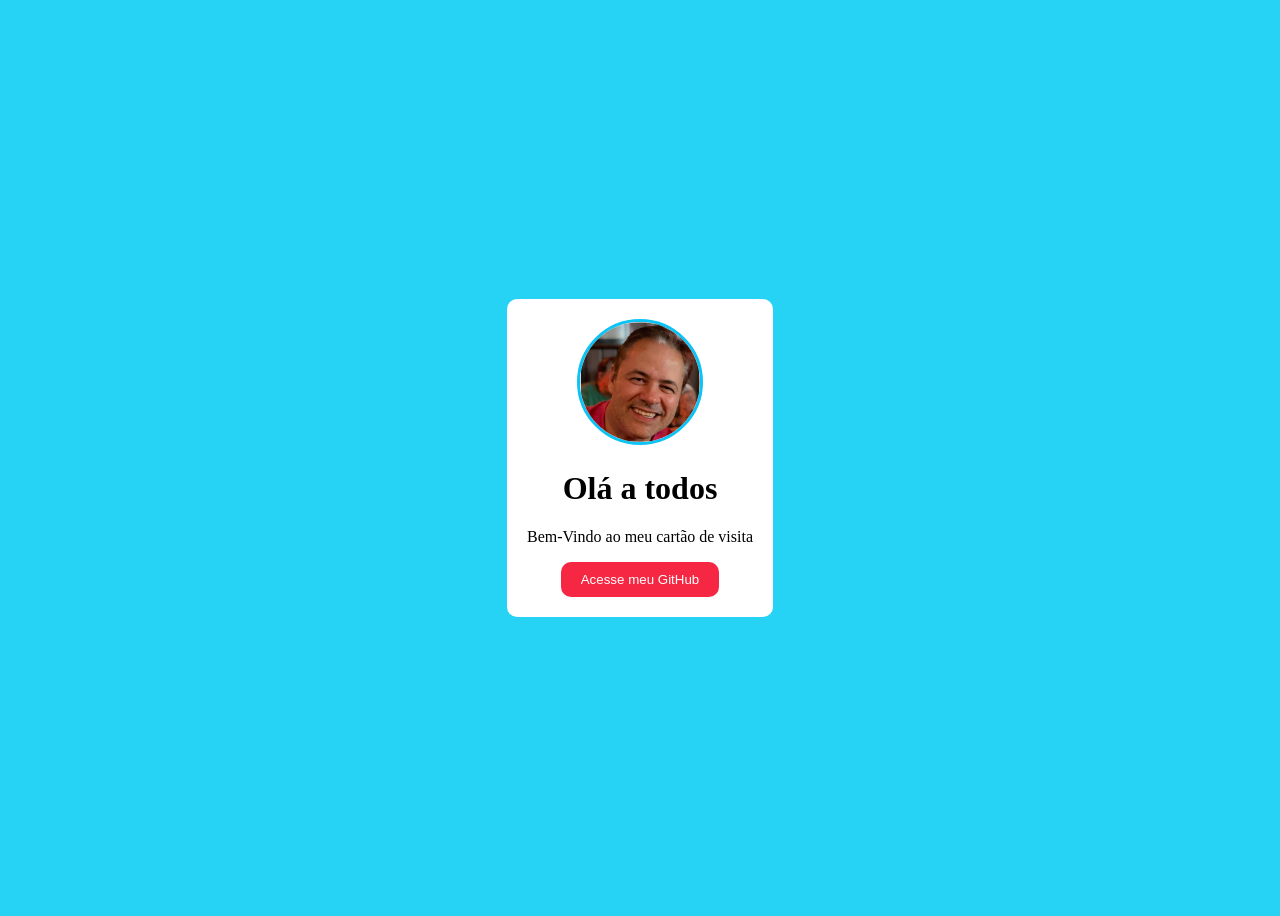
==== index.html @ b30e8c44 "projeto inicial" ====
<!DOCTYPE html> <!-- indica que é um documento html-->
<html lang="pt-br"> <!-- elemento raiz -->
    <head>
        <!-- sistema de codificação português -->
        <meta charset="utf-8"> 
        <!-- faz ligação com o CSS -->
        <link rel="stylesheet" href="style.css">
        <title> Meu cartão de visita </title>
    </head>
    <body>
        <!-- usar class tem a vantagem de reaproveitar estilo css -->
        <div class="cartao"> <!-- delimitação lógica de uma área -->
            <!-- imagem -->
            <img src="eu.png" alt="Imagem não carregou" class="imagem"/>
            <h1> Olá a todos </h1> <!-- Título -->
            <p> Bem-Vindo ao meu cartão de visita </p> <!-- parágrafo -->
            <!-- abre o link em uma nova aba -->
            <a target="_blank" href="http://www.github.com"> 
                <!-- botão dentro de um link -->
                <button> Acesse meu GitHub </button>
            </a>
        </div>
    </body>
</html>
---- style.css ----
body {
    /* cor de fundo */
    background-color: #27D3F5;
    /* definir o FlexBox como layou da página */
    display: flex;
    /* centralizar na horizontal */
    justify-content: center;
    /* centralizar na vertical */
    align-items: center;
    /* define altura da página */
    height: 100vh;
}
/* o ponto referencia um class */
.cartao {
    /* cor de fundo */
    background-color: #ffffff;
    /* espaçamento interno */
    padding: 20px;
    /* cantos arredondados */
    border-radius: 10px;
    /* alinhamento do texto */
    text-align: center;
}
button {
    background-color: #f52742;
    /* cor do texto */
    color: white;
    border-radius: 10px;
    /* 10px é em cima e em baixo e 20px é na esquerda e direita */
    padding: 10px 20px;
    /* sem borda */
    border: none;
    /* cria um ponteiro de mouse */
    cursor: pointer;
}
/* quando o usuário passar o mouse sobre o botão */
button:hover{
    background-color: #0c10f5
}
/* referencia a class imagem */
.imagem {
    /* largura da imagem */
    width: 120px;
    /* altura da imagem */
    height: 120px;
    /* deixa a imagem circular */
    border-radius: 50%;
    /* adiciona borda colorida de 3px de espessura e sólida*/
    border: 3px solid #0cc3f5;
}
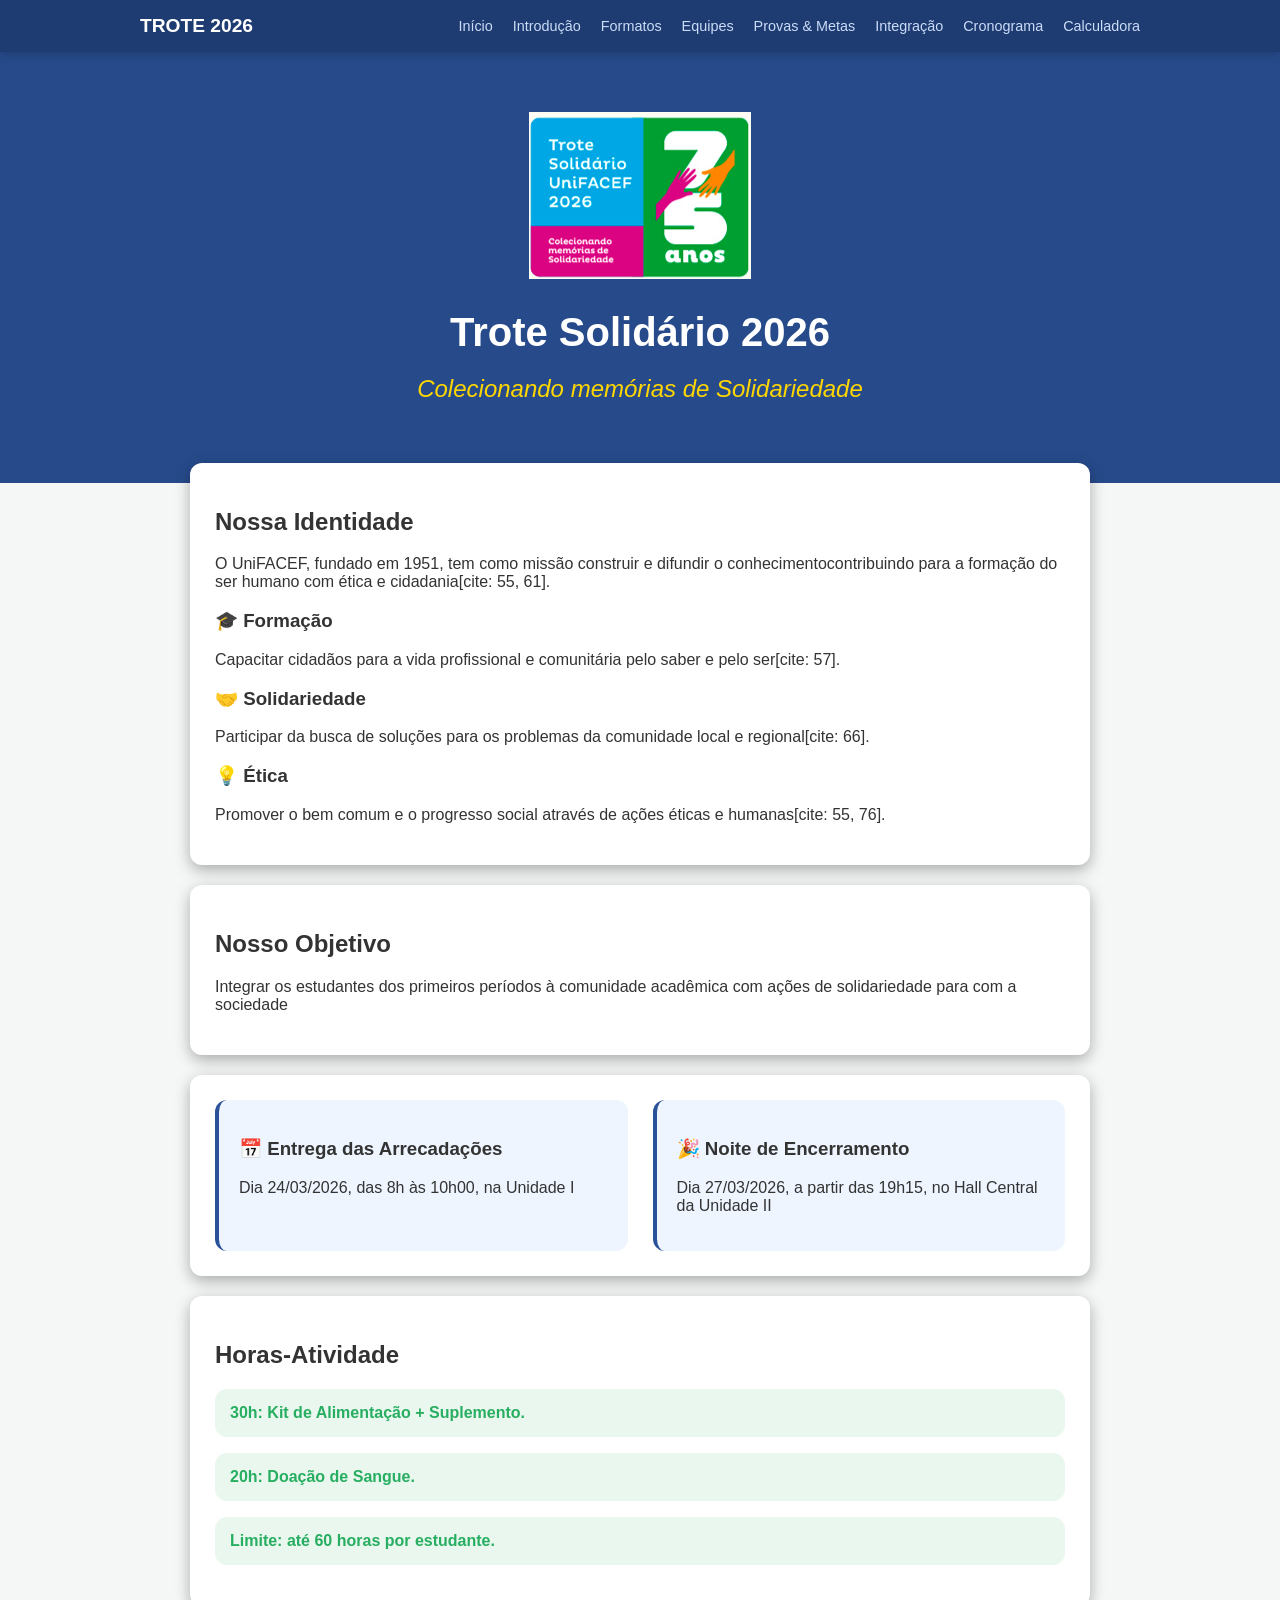
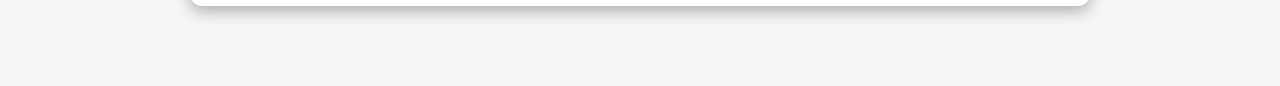
==== commit 92949f94: "Continuando o Projeto" ====
--- a/index.html
+++ b/index.html
@@ -1,24 +1,91 @@
-<!DOCTYPE html> <!-- indica que é um documento html-->
-<html lang="pt-br"> <!-- elemento raiz -->
-    <head>
-        <!-- sistema de codificação português -->
-        <meta charset="utf-8"> 
-        <!-- faz ligação com o CSS -->
-        <link rel="stylesheet" href="style.css">
-        <title> Meu cartão de visita </title>
-    </head>
-    <body>
-        <!-- usar class tem a vantagem de reaproveitar estilo css -->
-        <div class="cartao"> <!-- delimitação lógica de uma área -->
-            <!-- imagem -->
-            <img src="eu.png" alt="Imagem não carregou" class="imagem"/>
-            <h1> Olá a todos </h1> <!-- Título -->
-            <p> Bem-Vindo ao meu cartão de visita </p> <!-- parágrafo -->
-            <!-- abre o link em uma nova aba -->
-            <a target="_blank" href="http://www.github.com"> 
-                <!-- botão dentro de um link -->
-                <button> Acesse meu GitHub </button>
-            </a>
+<!DOCTYPE html>
+<html lang='pt-br'>
+
+<head>
+    <meta charset="UTF-8" />
+    <link rel="stylesheet" href="style.css">
+    <title> Trote Solidário </title>
+</head>
+
+<body>
+    <nav class="menu-principal">
+        <div class="menu-container">
+            <a href="index.html" class="logo"> Trote 2026 </a>
+            <ul class="lista">
+                <li><a href="inicio.html"> Início </a></li>
+                <li><a href="introducao.html"> Introdução </a></li>
+                <li><a href="formato.html"> Formatos </a></li>
+                <li><a href="equipes.html"> Equipes </a></li>
+                <li><a href="provas.html"> Provas & Metas </a></li>
+                <li><a href="integracao.html"> Integração </a></li>
+                <li><a href="cronograma.html"> Cronograma </a></li>
+                <li><a href="calculadora.html"> Calculadora </a></li>
+            </ul>
         </div>
-    </body>
+    </nav>
+    <header class="cabecalho">
+        <div class="cabecalho-container">
+            <img src="img/trote.png" alt="Trote Solidário">
+            <h1> Trote Solidário 2026 </h1>
+            <h2> Colecionando memórias de Solidariedade</h2>
+        </div>
+    </header>
+
+    <main class="principal">
+        <section>
+        
+        <h2> Nossa Identidade</h2>
+        <p>O UniFACEF, fundado em 1951, tem como missão construir e difundir o conhecimentocontribuindo para a formação do ser humano com ética e cidadania[cite: 55, 61].</p>
+
+        <h3>🎓 Formação </h3>
+        <p>Capacitar cidadãos para a vida profissional e comunitária pelo saber e pelo ser[cite: 57].</p>
+        
+        <h3>🤝 Solidariedade </h3>
+        <p>Participar da busca de soluções para os problemas da comunidade local e regional[cite: 66].</p>
+
+        <h3>💡 Ética</h3>
+        <p>Promover o bem comum e o progresso social através de ações éticas e humanas[cite: 55, 76].</p>
+
+        </section>
+
+        <section class="secao">
+
+          <h2>Nosso Objetivo</h2>
+          <p>Integrar os estudantes dos primeiros períodos à comunidade acadêmica com ações de solidariedade para com a sociedade</p>  
+
+        </section>
+
+        <section class="datas">
+
+            <div class="card-data">
+
+            <h3>📅 Entrega das Arrecadações </h3>
+            <p> Dia 24/03/2026, das 8h às 10h00, na Unidade I</p>  
+            
+            </div>
+
+            <div class="card-data">
+
+            <h3>🎉 Noite de Encerramento </h3>
+            <p>Dia 27/03/2026, a partir das 19h15, no Hall Central da Unidade II</p>
+
+            </div>
+
+        </section>
+
+        <section> 
+            <h2> Horas-Atividade </h2>
+
+            <div class="horas-atividade">
+
+            <p> <strong> 30h: </strong> Kit de Alimentação + Suplemento. </p>
+            <p> <strong>20h: </strong> Doação de Sangue. </p>
+            <p> <strong>Limite: </strong> até 60 horas por estudante. </p>
+            
+            </div>
+
+        </section>
+    </main>
+</body>
+
 </html>
--- a/style.css
+++ b/style.css
@@ -1,50 +1,105 @@
 body {
-    /* cor de fundo */
-    background-color: #27D3F5;
-    /* definir o FlexBox como layou da página */
+    margin: 0;
+    font-family: 'Segoe UI', sans-serif;
+    background-color: #f4f7f6;
+    color: #333;
+}
+
+.menu-principal {
+    background-color: #1e3c72;
+    padding: 15px 0;
+    position: sticky;
+    top: 0;
+    z-index: 1000;
+    box-shadow: 0 2px 10px rgb(0, 0, 0, 0.2);
+}
+
+.menu-container {
+    max-width: 1000px; 
+    margin: 0 auto;
     display: flex;
-    /* centralizar na horizontal */
-    justify-content: center;
-    /* centralizar na vertical */
+    justify-content: space-between;
     align-items: center;
-    /* define altura da página */
-    height: 100vh;
+    padding: 0 20px;
 }
-/* o ponto referencia um class */
-.cartao {
-    /* cor de fundo */
-    background-color: #ffffff;
-    /* espaçamento interno */
+
+.logo{
+    color: white;
+    text-decoration: none;
+    font-weight: bold;
+    font-size: 1.2rem;
+    text-transform: uppercase;
+}
+
+.lista {
+    list-style: none;
+    display: flex;
+    gap: 20px;
+    margin: 0;
+    padding: 0;
+}
+
+.lista a {
+    color: #cbdcf7;
+    text-decoration: none;
+    font-size: 0.9rem;
+    font-weight: 500;
+    transition: color 0.3s;
+}
+
+.lista a:hover{
+    color: #fff;
+} 
+
+.cabecalho{
+    background-color: #264A8A;
+    color: white;
+    padding: 60px 20px;
+    text-align: center; 
+}
+
+.cabecalho-container h1{
+    font-size: 2.5rem;
+    margin-bottom: 5px;
+}
+
+.cabecalho-container h2{
+    font-weight: 300;
+    font-style: italic;
+    color: #ffd700;
+}
+
+.principal  {
+    max-width: 900px;
+    margin: -40px auto 40px;
+    padding: 20px;  
+}
+
+section {
+    background-color: white;
+    margin-bottom: 20px;
+    padding: 25px;
+    border-radius: 12px;
+    box-shadow: 0 5px 15px rgba(0,0,0, 0.3);
+}
+
+.datas {
+    display: flex; 
+    gap: 25px;
+}
+
+.card-data{
+    background-color: #EEF5FF;
+    border-inline-start: 4px solid #2A5298;
+    border-radius: 12px;
     padding: 20px;
-    /* cantos arredondados */
-    border-radius: 10px;
-    /* alinhamento do texto */
-    text-align: center;
+    flex: 1;
 }
-button {
-    background-color: #f52742;
-    /* cor do texto */
-    color: white;
-    border-radius: 10px;
-    /* 10px é em cima e em baixo e 20px é na esquerda e direita */
-    padding: 10px 20px;
-    /* sem borda */
-    border: none;
-    /* cria um ponteiro de mouse */
-    cursor: pointer;
-}
-/* quando o usuário passar o mouse sobre o botão */
-button:hover{
-    background-color: #0c10f5
-}
-/* referencia a class imagem */
-.imagem {
-    /* largura da imagem */
-    width: 120px;
-    /* altura da imagem */
-    height: 120px;
-    /* deixa a imagem circular */
-    border-radius: 50%;
-    /* adiciona borda colorida de 3px de espessura e sólida*/
-    border: 3px solid #0cc3f5;
+
+.horas-atividade p {
+    color: #27AE60;
+    font-weight: 700;
+    background-color: #E9F7EF;
+    padding: 15px;
+    border-radius: 12px;
 }
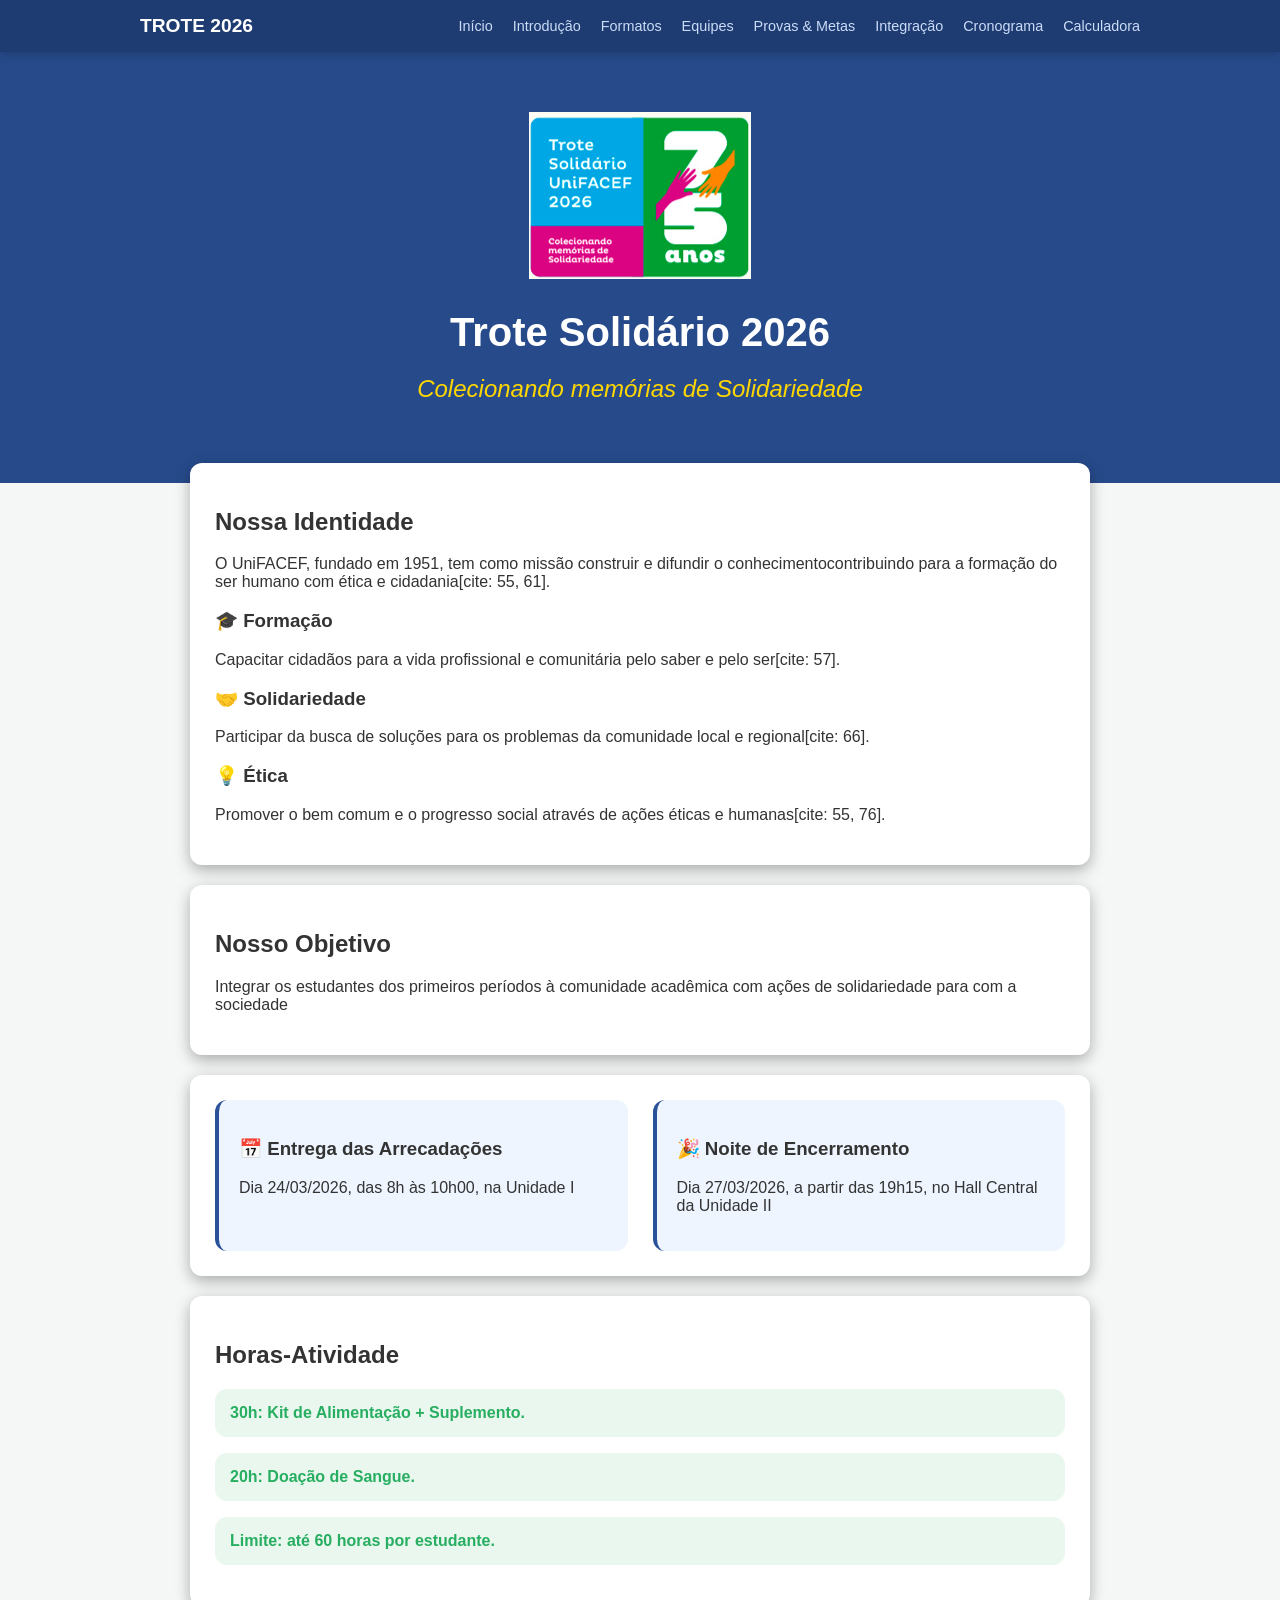
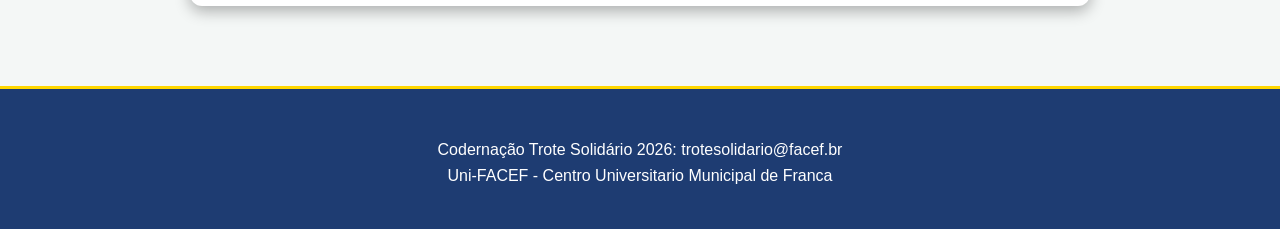
==== commit 51ba2d02: "entrega da página de provas" ====
--- a/index.html
+++ b/index.html
@@ -1,91 +1,99 @@
-<!DOCTYPE html>
-<html lang='pt-br'>
+<!doctype html>
+<html lang="pt-br">
+  <head>
+    <meta charset="UTF-8" />
+    <link rel="stylesheet" href="style.css" />
+    <title>Trote Solidário</title>
+  </head>
 
-<head>
-    <meta charset="UTF-8" />
-    <link rel="stylesheet" href="style.css">
-    <title> Trote Solidário </title>
-</head>
-
-<body>
+  <body>
     <nav class="menu-principal">
-        <div class="menu-container">
-            <a href="index.html" class="logo"> Trote 2026 </a>
-            <ul class="lista">
-                <li><a href="inicio.html"> Início </a></li>
-                <li><a href="introducao.html"> Introdução </a></li>
-                <li><a href="formato.html"> Formatos </a></li>
-                <li><a href="equipes.html"> Equipes </a></li>
-                <li><a href="provas.html"> Provas & Metas </a></li>
-                <li><a href="integracao.html"> Integração </a></li>
-                <li><a href="cronograma.html"> Cronograma </a></li>
-                <li><a href="calculadora.html"> Calculadora </a></li>
-            </ul>
-        </div>
+      <div class="menu-container">
+        <a href="index.html" class="logo"> Trote 2026 </a>
+        <ul class="lista">
+          <li><a href="index.html"> Início </a></li>
+          <li><a href="introducao.html"> Introdução </a></li>
+          <li><a href="formato.html"> Formatos </a></li>
+          <li><a href="equipes.html"> Equipes </a></li>
+          <li><a href="provas.html"> Provas & Metas </a></li>
+          <li><a href="integracao.html"> Integração </a></li>
+          <li><a href="cronograma.html"> Cronograma </a></li>
+          <li><a href="calculadora.html"> Calculadora </a></li>
+        </ul>
+      </div>
     </nav>
     <header class="cabecalho">
-        <div class="cabecalho-container">
-            <img src="img/trote.png" alt="Trote Solidário">
-            <h1> Trote Solidário 2026 </h1>
-            <h2> Colecionando memórias de Solidariedade</h2>
-        </div>
+      <div class="cabecalho-container">
+        <img src="img/trote.png" alt="Trote Solidário" />
+        <h1>Trote Solidário 2026</h1>
+        <h2>Colecionando memórias de Solidariedade</h2>
+      </div>
     </header>
 
     <main class="principal">
-        <section>
-        
-        <h2> Nossa Identidade</h2>
-        <p>O UniFACEF, fundado em 1951, tem como missão construir e difundir o conhecimentocontribuindo para a formação do ser humano com ética e cidadania[cite: 55, 61].</p>
+      <section>
+        <h2>Nossa Identidade</h2>
+        <p>
+          O UniFACEF, fundado em 1951, tem como missão construir e difundir o
+          conhecimentocontribuindo para a formação do ser humano com ética e
+          cidadania[cite: 55, 61].
+        </p>
 
-        <h3>🎓 Formação </h3>
-        <p>Capacitar cidadãos para a vida profissional e comunitária pelo saber e pelo ser[cite: 57].</p>
-        
-        <h3>🤝 Solidariedade </h3>
-        <p>Participar da busca de soluções para os problemas da comunidade local e regional[cite: 66].</p>
+        <h3>🎓 Formação</h3>
+        <p>
+          Capacitar cidadãos para a vida profissional e comunitária pelo saber e
+          pelo ser[cite: 57].
+        </p>
+
+        <h3>🤝 Solidariedade</h3>
+        <p>
+          Participar da busca de soluções para os problemas da comunidade local
+          e regional[cite: 66].
+        </p>
 
         <h3>💡 Ética</h3>
-        <p>Promover o bem comum e o progresso social através de ações éticas e humanas[cite: 55, 76].</p>
+        <p>
+          Promover o bem comum e o progresso social através de ações éticas e
+          humanas[cite: 55, 76].
+        </p>
+      </section>
 
-        </section>
+      <section class="secao">
+        <h2>Nosso Objetivo</h2>
+        <p>
+          Integrar os estudantes dos primeiros períodos à comunidade acadêmica
+          com ações de solidariedade para com a sociedade
+        </p>
+      </section>
 
-        <section class="secao">
+      <section class="datas">
+        <div class="card-data">
+          <h3>📅 Entrega das Arrecadações</h3>
+          <p>Dia 24/03/2026, das 8h às 10h00, na Unidade I</p>
+        </div>
 
-          <h2>Nosso Objetivo</h2>
-          <p>Integrar os estudantes dos primeiros períodos à comunidade acadêmica com ações de solidariedade para com a sociedade</p>  
+        <div class="card-data">
+          <h3>🎉 Noite de Encerramento</h3>
+          <p>
+            Dia 27/03/2026, a partir das 19h15, no Hall Central da Unidade II
+          </p>
+        </div>
+      </section>
 
-        </section>
+      <section>
+        <h2>Horas-Atividade</h2>
 
-        <section class="datas">
+        <div class="horas-atividade">
+          <p><strong> 30h: </strong> Kit de Alimentação + Suplemento.</p>
+          <p><strong>20h: </strong> Doação de Sangue.</p>
+          <p><strong>Limite: </strong> até 60 horas por estudante.</p>
+        </div>
+      </section>
+    </main>
 
-            <div class="card-data">
-
-            <h3>📅 Entrega das Arrecadações </h3>
-            <p> Dia 24/03/2026, das 8h às 10h00, na Unidade I</p>  
-            
-            </div>
-
-            <div class="card-data">
-
-            <h3>🎉 Noite de Encerramento </h3>
-            <p>Dia 27/03/2026, a partir das 19h15, no Hall Central da Unidade II</p>
-
-            </div>
-
-        </section>
-
-        <section> 
-            <h2> Horas-Atividade </h2>
-
-            <div class="horas-atividade">
-
-            <p> <strong> 30h: </strong> Kit de Alimentação + Suplemento. </p>
-            <p> <strong>20h: </strong> Doação de Sangue. </p>
-            <p> <strong>Limite: </strong> até 60 horas por estudante. </p>
-            
-            </div>
-
-        </section>
-    </main>
-</body>
-
-</html>+    <footer>
+      <p>Codernação Trote Solidário 2026: trotesolidario@facef.br</p>
+      <p>Uni-FACEF - Centro Universitario Municipal de Franca</p>
+    </footer>
+  </body>
+</html>
--- a/style.css
+++ b/style.css
@@ -3,6 +3,9 @@
     font-family: 'Segoe UI', sans-serif;
     background-color: #f4f7f6;
     color: #333;
+    display: flex;
+    flex-direction: column; 
+    min-height: 100vh;
 }
 
 .menu-principal {
@@ -73,6 +76,7 @@
     max-width: 900px;
     margin: -40px auto 40px;
     padding: 20px;  
+    flex: 1;
 }
 
 section {
@@ -102,4 +106,84 @@
     background-color: #E9F7EF;
     padding: 15px;
     border-radius: 12px;
+}
+
+.missao p {
+    line-height: 1.6; /* altura da linha - melhora a leitura de textos longos */
+    margin-bottom: 20px;
+    text-align: justify;
+}
+
+.valores ul {
+    list-style: none;
+    padding: 0px;
+}
+
+table {
+    width: 100%;
+    border-collapse: collapse; /* Junto as bordas adjacentes, ficando uma só */
+    margin-top: 20px;
+    background-color: white;
+}
+
+th, td {
+    padding: 15px;
+    text-align: left;
+    border-bottom: 1px solid #ddd;
+}
+
+th{
+    background-color: #2a5298;
+    color: white;
+    text-transform: uppercase;
+    font-size: 0.85rem;
+}
+
+.vermelho {
+    width: 25px;
+    height: 25px;
+    background-color: red;
+}
+
+.cinza {
+  width: 25px;
+  height: 25px;
+  background-color: gray;
+}
+
+.itens{
+    padding: 10px;
+    color: #856404;
+    background-color: #FFF8E1;
+    border: 2px solid #FFC107;
+    border-radius: 12px;
+    border-style: dashed;
+}
+
+.suplementos{ 
+    border-inline-start: 4px solid #FF4B2B;
+    background-color: #FFF5F5;
+}
+
+.texto-marcado{
+    color: #856404;
+    font-size: 18px;
+}
+
+.secao-marcada-cor-diferente{
+    border-inline-start: 4px solid #FFD806;
+    background-color: #FFFDF0;
+}
+
+footer{
+    width: 100%;
+    height: 100px;
+    background-color: #1E3C72;
+    color: white;
+    text-align: center;
+    padding-top: 40px;
+    line-height: 10px;
+    border-top: 3px solid #FFD700;
+    
+
 }
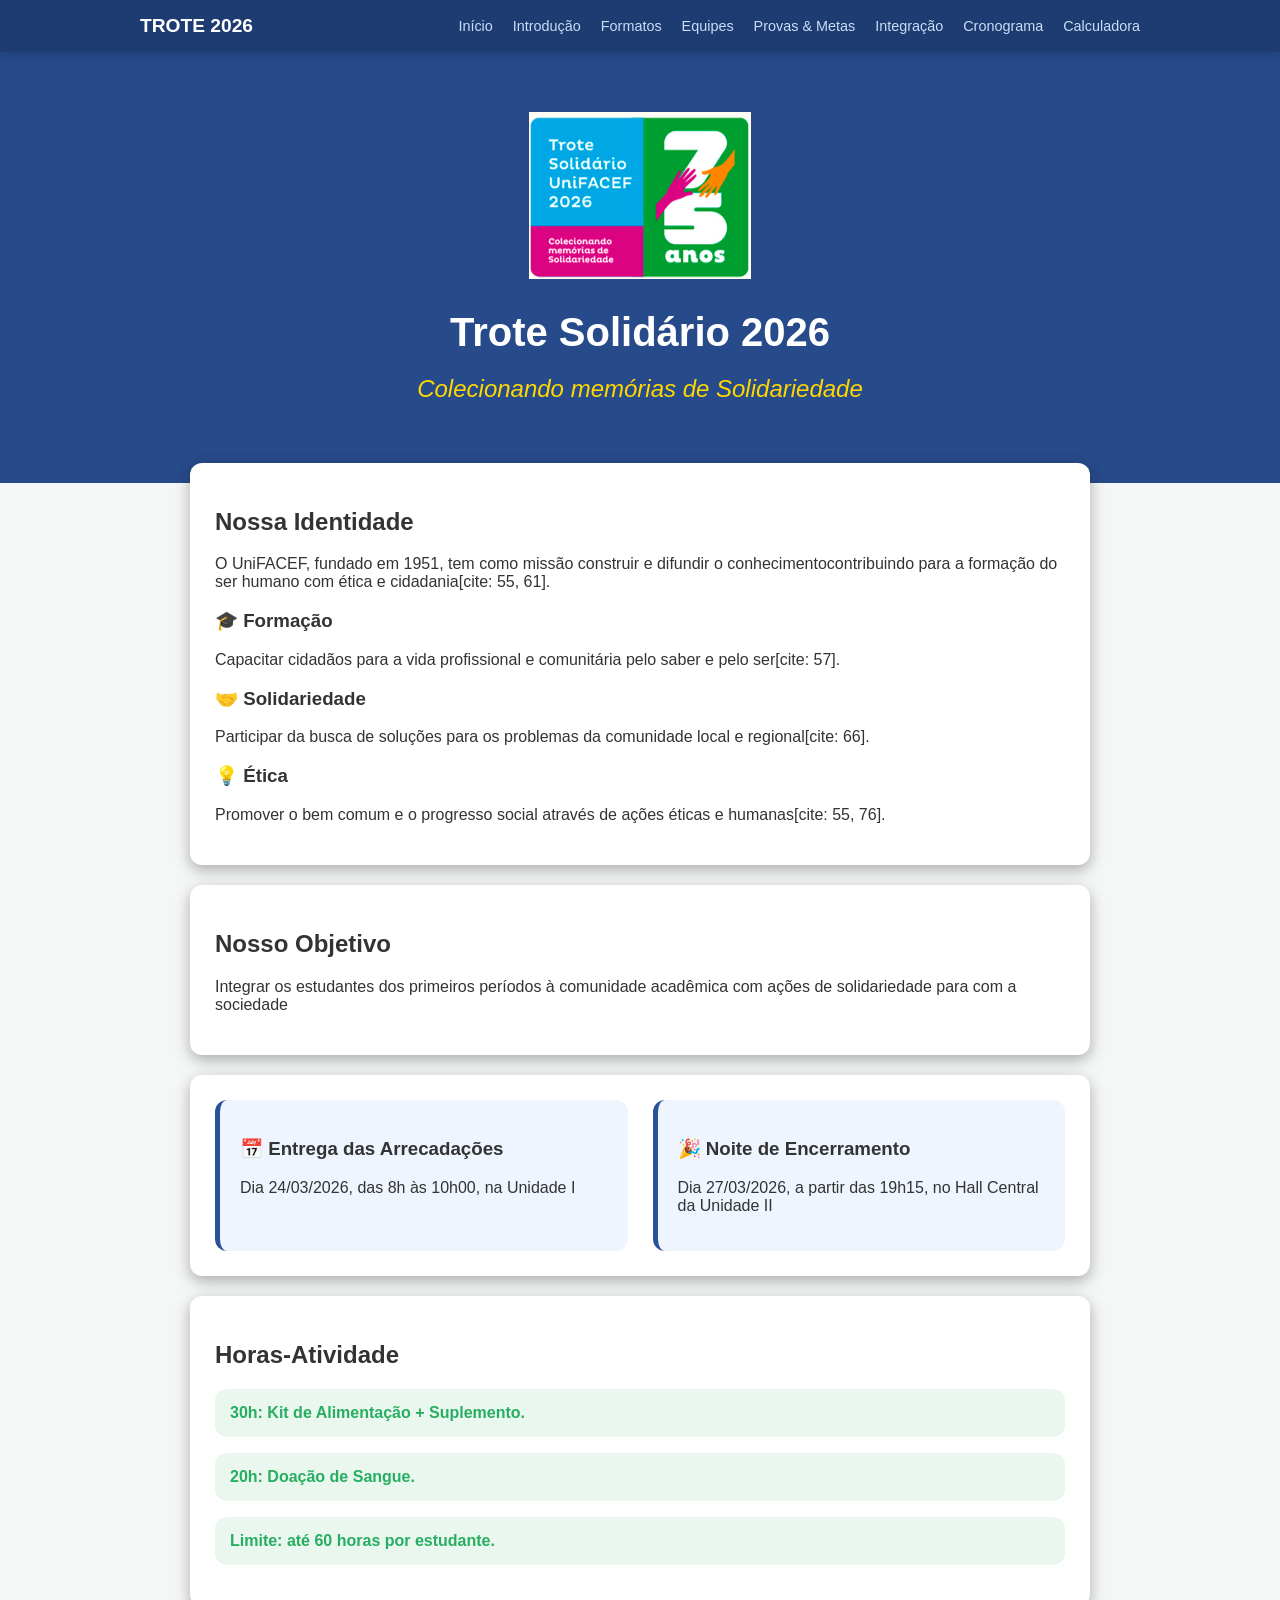
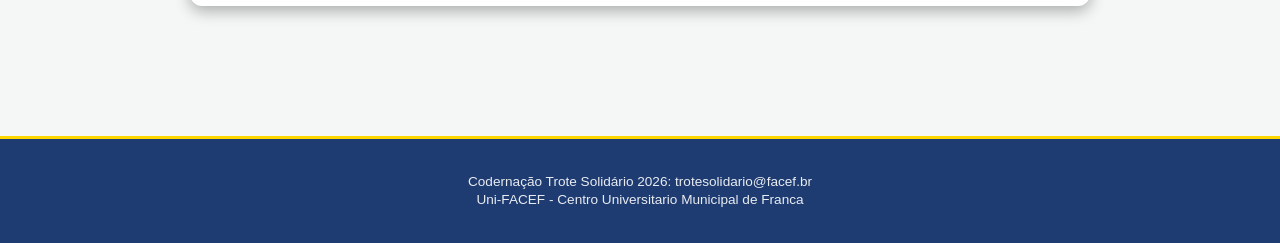
==== commit a3bdb1ce: "Entrega do Formato + Integração" ====
--- a/index.html
+++ b/index.html
@@ -66,13 +66,13 @@
         </p>
       </section>
 
-      <section class="datas">
-        <div class="card-data">
+      <section class="elemento-card">
+        <div class="card-azul">
           <h3>📅 Entrega das Arrecadações</h3>
           <p>Dia 24/03/2026, das 8h às 10h00, na Unidade I</p>
         </div>
 
-        <div class="card-data">
+        <div class="card-azul">
           <h3>🎉 Noite de Encerramento</h3>
           <p>
             Dia 27/03/2026, a partir das 19h15, no Hall Central da Unidade II
--- a/style.css
+++ b/style.css
@@ -4,7 +4,7 @@
     background-color: #f4f7f6;
     color: #333;
     display: flex;
-    flex-direction: column; 
+    flex-direction: column;
     min-height: 100vh;
 }
 
@@ -18,7 +18,7 @@
 }
 
 .menu-container {
-    max-width: 1000px; 
+    max-width: 1000px;
     margin: 0 auto;
     display: flex;
     justify-content: space-between;
@@ -26,7 +26,7 @@
     padding: 0 20px;
 }
 
-.logo{
+.logo {
     color: white;
     text-decoration: none;
     font-weight: bold;
@@ -50,32 +50,32 @@
     transition: color 0.3s;
 }
 
-.lista a:hover{
+.lista a:hover {
     color: #fff;
-} 
-
-.cabecalho{
+}
+
+.cabecalho {
     background-color: #264A8A;
     color: white;
     padding: 60px 20px;
-    text-align: center; 
-}
-
-.cabecalho-container h1{
+    text-align: center;
+}
+
+.cabecalho-container h1 {
     font-size: 2.5rem;
     margin-bottom: 5px;
 }
 
-.cabecalho-container h2{
+.cabecalho-container h2 {
     font-weight: 300;
     font-style: italic;
     color: #ffd700;
 }
 
-.principal  {
+.principal {
     max-width: 900px;
     margin: -40px auto 40px;
-    padding: 20px;  
+    padding: 20px;
     flex: 1;
 }
 
@@ -84,17 +84,17 @@
     margin-bottom: 20px;
     padding: 25px;
     border-radius: 12px;
-    box-shadow: 0 5px 15px rgba(0,0,0, 0.3);
-}
-
-.datas {
-    display: flex; 
+    box-shadow: 0 5px 15px rgba(0, 0, 0, 0.3);
+}
+
+.elemento-card {
+    display: flex;
     gap: 25px;
 }
 
-.card-data{
+.card-azul {
     background-color: #EEF5FF;
-    border-inline-start: 4px solid #2A5298;
+    border-inline-start: 5px solid #2A5298;
     border-radius: 12px;
     padding: 20px;
     flex: 1;
@@ -109,7 +109,8 @@
 }
 
 .missao p {
-    line-height: 1.6; /* altura da linha - melhora a leitura de textos longos */
+    line-height: 1.6;
+    /* altura da linha - melhora a leitura de textos longos */
     margin-bottom: 20px;
     text-align: justify;
 }
@@ -121,18 +122,25 @@
 
 table {
     width: 100%;
-    border-collapse: collapse; /* Junto as bordas adjacentes, ficando uma só */
+    border-collapse: collapse;
+    /* Junto as bordas adjacentes, ficando uma só */
     margin-top: 20px;
     background-color: white;
 }
 
-th, td {
+tr:hover {
+    background-color: #f9f9f9;
+}
+
+th,
+td {
     padding: 15px;
     text-align: left;
     border-bottom: 1px solid #ddd;
-}
-
-th{
+    vertical-align: top;
+}
+
+th {
     background-color: #2a5298;
     color: white;
     text-transform: uppercase;
@@ -146,12 +154,12 @@
 }
 
 .cinza {
-  width: 25px;
-  height: 25px;
-  background-color: gray;
-}
-
-.itens{
+    width: 25px;
+    height: 25px;
+    background-color: gray;
+}
+
+.itens {
     padding: 10px;
     color: #856404;
     background-color: #FFF8E1;
@@ -160,30 +168,93 @@
     border-style: dashed;
 }
 
-.suplementos{ 
+.suplementos {
     border-inline-start: 4px solid #FF4B2B;
     background-color: #FFF5F5;
 }
 
-.texto-marcado{
+.texto-marcado {
     color: #856404;
     font-size: 18px;
 }
 
-.secao-marcada-cor-diferente{
+.ul-marcada{
+    color: #856404;
+    font-size: 18px;
+    list-style: none;
+    padding: 0;
+    line-height: 35px;
+}
+
+.secao-marcada-cor-diferente {
     border-inline-start: 4px solid #FFD806;
     background-color: #FFFDF0;
 }
 
-footer{
-    width: 100%;
-    height: 100px;
+footer {
     background-color: #1E3C72;
     color: white;
     text-align: center;
-    padding-top: 40px;
+    padding: 30px 20px;
+    margin-top: 50px;
+    font-size: 0.85rem;
     line-height: 10px;
     border-top: 3px solid #FFD700;
-    
-
+
+}
+
+footer p {
+    margin: 8px 0;
+    opacity: 0.9;
+}
+
+.timeline {
+    border-inline-start: 3px solid #2a5298;
+    padding-left: 20px;
+    margin-top: 20px;
+}
+
+.evento {
+    margin-bottom: 25px;
+    position: relative;
+    /* Poder de flutuar na página sem alterar posição de outros elementos */
+
+}
+
+/* cria um pseudoelemento no CSS - serve para inserir conteúdo decorativo ou informativo logo no início de um elemento sem alterar html - elemento fantasma */
+.evento::before {
+    content: "";
+    /* sem texto*/
+    width: 12px;
+    height: 12px;
+    background: #ff4b2b;
+    border-radius: 50%;
+    position: absolute;
+    /*Cria a bolinha*/
+    left: -28px;
+    top: -5px;
+}
+
+.grid-locais {
+    display: flex;
+    gap: 20px;
+
+}
+
+.local {
+    flex: 1;
+    /* ocupar toda área */
+    background: #f8f9fa;
+    padding: 15px;
+    border-radius: 8px;
+    border: 1px solid #dee2e6;
+
+}
+
+.tbody-marcado{
+   list-style: none;
+   padding: 0px;
+   font-size: 18px;
+   color: #856404;
+   line-height: 30px;
 }
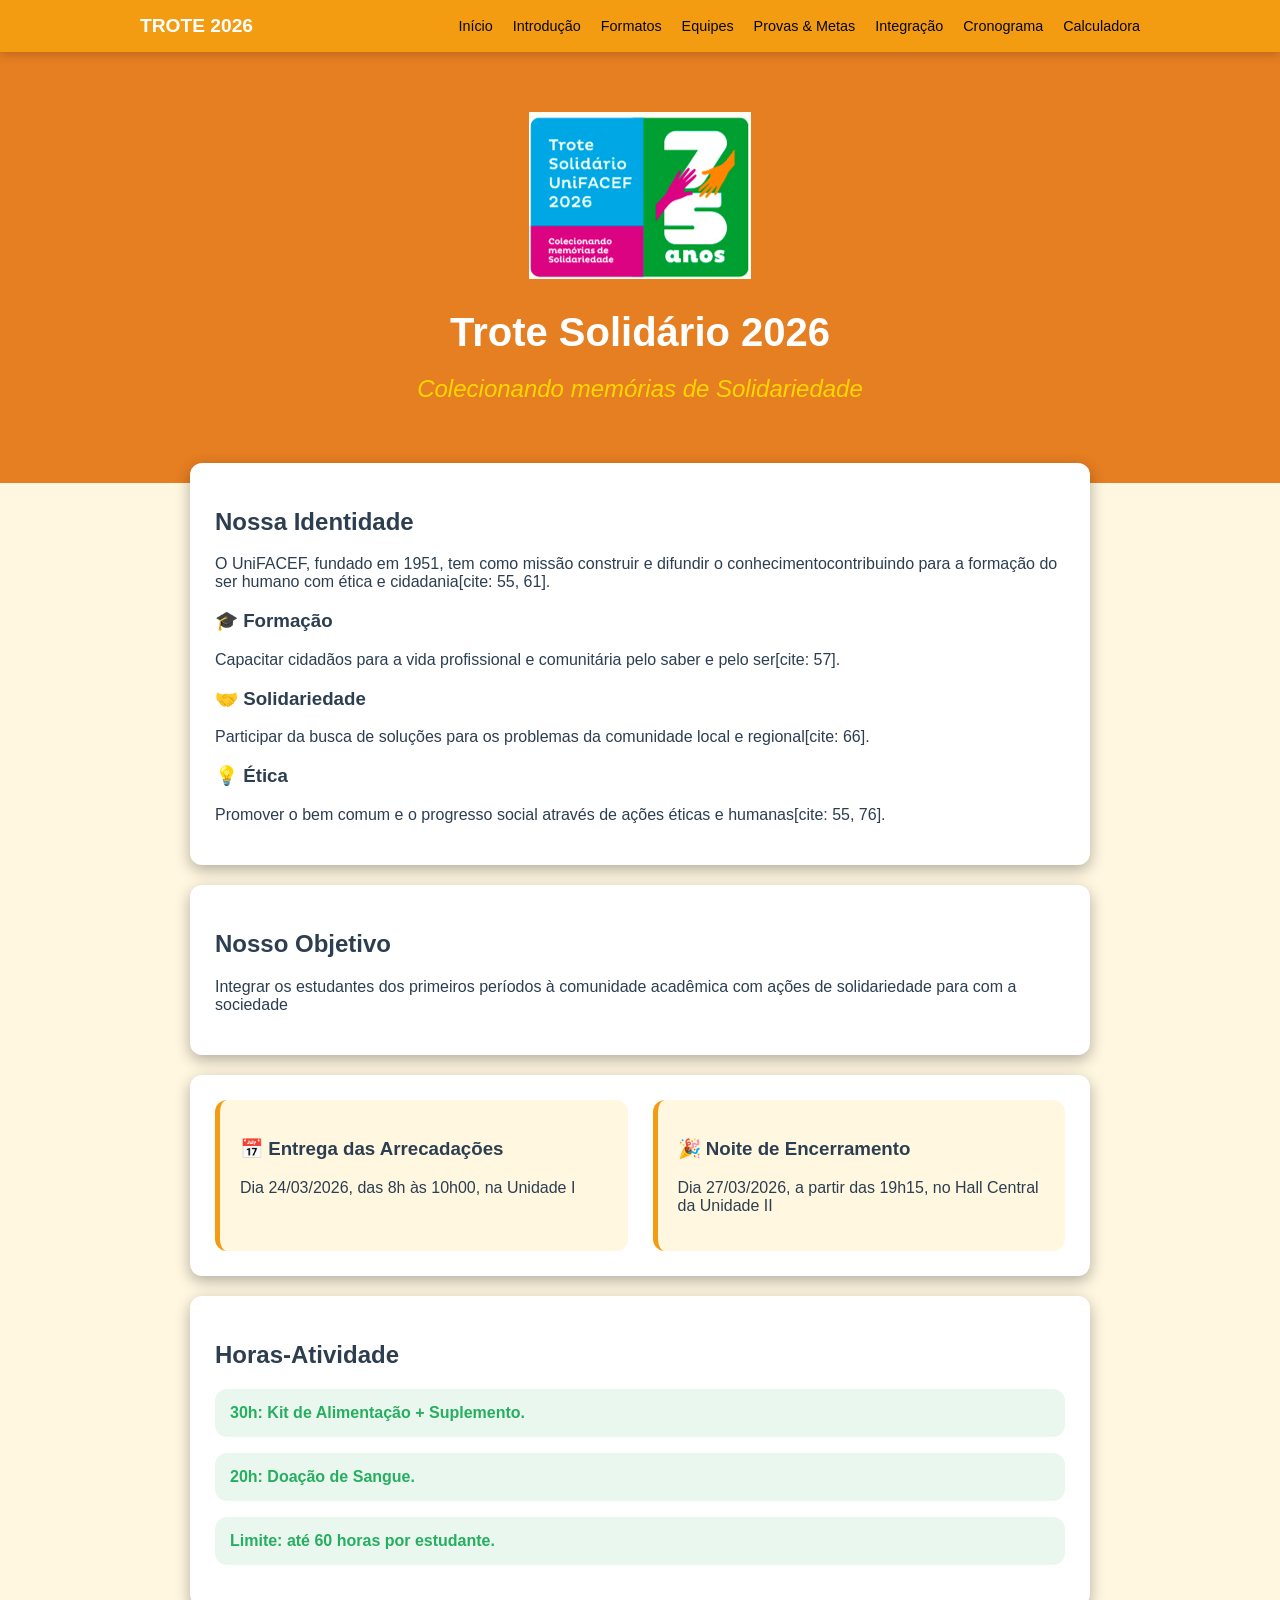
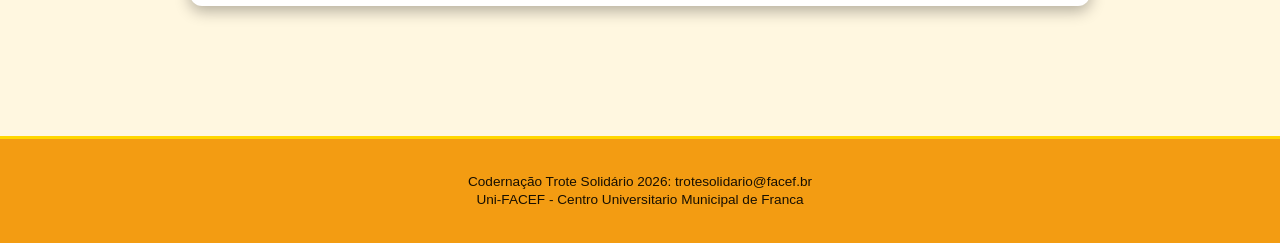
==== commit c01dc665: "Entrega final com alterações" ====
--- a/index.html
+++ b/index.html
@@ -67,12 +67,12 @@
       </section>
 
       <section class="elemento-card">
-        <div class="card-azul">
+        <div class="card-laranja">
           <h3>📅 Entrega das Arrecadações</h3>
           <p>Dia 24/03/2026, das 8h às 10h00, na Unidade I</p>
         </div>
 
-        <div class="card-azul">
+        <div class="card-laranja">
           <h3>🎉 Noite de Encerramento</h3>
           <p>
             Dia 27/03/2026, a partir das 19h15, no Hall Central da Unidade II
--- a/style.css
+++ b/style.css
@@ -1,15 +1,15 @@
 body {
     margin: 0;
     font-family: 'Segoe UI', sans-serif;
-    background-color: #f4f7f6;
-    color: #333;
+    background-color: #FFF7E0;
+    color: #2C3E50;
     display: flex;
     flex-direction: column;
     min-height: 100vh;
 }
 
 .menu-principal {
-    background-color: #1e3c72;
+    background-color: #F39C12;
     padding: 15px 0;
     position: sticky;
     top: 0;
@@ -43,7 +43,7 @@
 }
 
 .lista a {
-    color: #cbdcf7;
+    color: #070707;
     text-decoration: none;
     font-size: 0.9rem;
     font-weight: 500;
@@ -55,7 +55,7 @@
 }
 
 .cabecalho {
-    background-color: #264A8A;
+    background-color: #E67E22;
     color: white;
     padding: 60px 20px;
     text-align: center;
@@ -92,9 +92,9 @@
     gap: 25px;
 }
 
-.card-azul {
-    background-color: #EEF5FF;
-    border-inline-start: 5px solid #2A5298;
+.card-laranja {
+    background-color: #FFF7E0;
+    border-inline-start: 5px solid #F39C12;
     border-radius: 12px;
     padding: 20px;
     flex: 1;
@@ -141,8 +141,8 @@
 }
 
 th {
-    background-color: #2a5298;
-    color: white;
+    background-color: #F39C12;
+    color: #2C3E50;
     text-transform: uppercase;
     font-size: 0.85rem;
 }
@@ -192,8 +192,8 @@
 }
 
 footer {
-    background-color: #1E3C72;
-    color: white;
+    background-color: #F39C12;
+    color: #000000;
     text-align: center;
     padding: 30px 20px;
     margin-top: 50px;
@@ -209,7 +209,7 @@
 }
 
 .timeline {
-    border-inline-start: 3px solid #2a5298;
+    border-inline-start: 3px solid #F39C12;
     padding-left: 20px;
     margin-top: 20px;
 }
@@ -227,7 +227,7 @@
     /* sem texto*/
     width: 12px;
     height: 12px;
-    background: #ff4b2b;
+    background: #000000;
     border-radius: 50%;
     position: absolute;
     /*Cria a bolinha*/
@@ -257,4 +257,37 @@
    font-size: 18px;
    color: #856404;
    line-height: 30px;
+}
+
+.form-grupo {
+    margin-bottom: 15px;
+    display: flex;
+    flex-direction: column;
+}
+
+input, select {
+    padding: 10px;
+    border-radius: 5px;
+    border: 1px solid #ccc;
+    width: 100px;
+}
+
+button {
+    background-color: #F1C40F;
+    color:  #2C3E50;
+    padding: 10px 20px;
+    border: none;
+    border-radius: 5px;
+    cursor: pointer;
+    font-weight: bold;
+}
+
+.resultado {
+    margin-top: 20px;
+    padding: 15px;
+    background-color: #FFF9D6;
+    border-left: 5px solid #F39C12;
+    color: #2C3E50;
+    font-weight: bold;
+    font-size: 1.2rem;
 }
